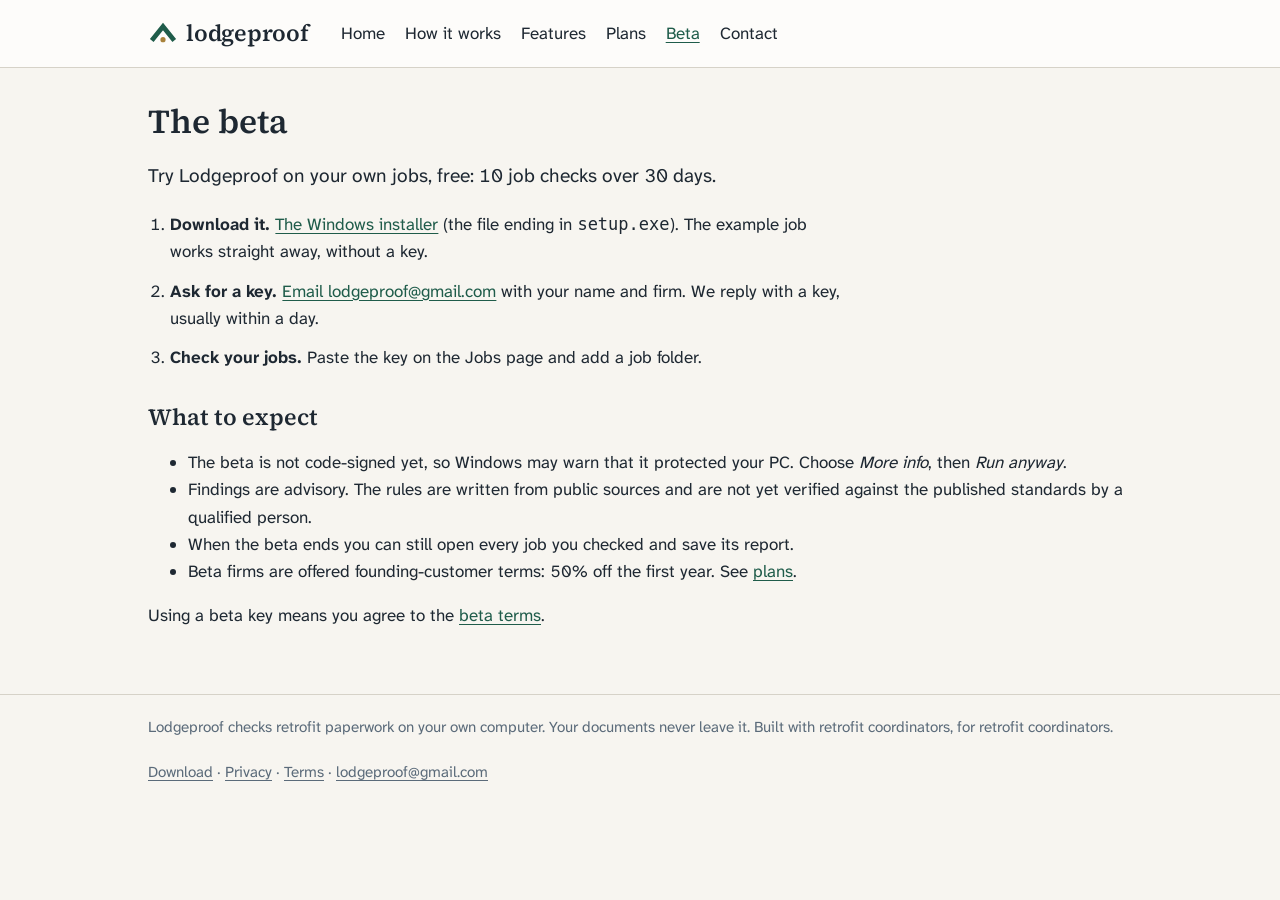
==== docs/beta.html @ 2fdab35b "Website on GitHub Pages (docs/)" ====
<!doctype html>
<html lang="en-GB">
<head>
  <meta charset="utf-8">
  <meta name="viewport" content="width=device-width, initial-scale=1">
  <title>The Lodgeproof beta</title>
  <meta name="description" content="Try Lodgeproof free: 10 job checks over 30 days, on Windows.">
  <link rel="icon" href="favicon.svg" type="image/svg+xml">
  <link rel="stylesheet" href="style.css">
</head>
<body>
  <a class="skip" href="#main">Skip to the page</a>
  <header>
    <div class="bar">
      <a class="name" href="index.html" aria-label="lodgeproof home"><svg class="mark" viewBox="0 0 64 64" width="30" height="30" aria-hidden="true"><path d="M8 46 L32 16 L56 46" fill="none" stroke-width="10" stroke-linejoin="miter" stroke-miterlimit="10"/><circle cx="32" cy="44" r="5.5"/></svg><span>lodgeproof</span></a>
      <nav aria-label="Site">
        <ul>
          <li><a href="index.html">Home</a></li>
          <li><a href="how-it-works.html">How it works</a></li>
          <li><a href="features.html">Features</a></li>
          <li><a href="pricing.html">Plans</a></li>
          <li><a href="beta.html" aria-current="page">Beta</a></li>
          <li><a href="contact.html">Contact</a></li>
        </ul>
      </nav>
    </div>
  </header>
  <main id="main">
    <h1>The beta</h1>
    <p class="lead">Try Lodgeproof on your own jobs, free: 10 job checks over 30 days.</p>
    <ol class="steps">
      <li><strong>Download it.</strong> <a href="https://github.com/fw9c/lodgeproof-download/releases/latest">The Windows installer</a> (the file ending in
      <code>setup.exe</code>). The example job works straight away, without a key.</li>
      <li><strong>Ask for a key.</strong> <a href="mailto:lodgeproof@gmail.com?subject=Lodgeproof%20beta%20key">Email
      lodgeproof@gmail.com</a> with your name and firm. We reply with a key, usually within a day.</li>
      <li><strong>Check your jobs.</strong> Paste the key on the Jobs page and add a job folder.</li>
    </ol>

    <h2>What to expect</h2>
    <ul>
      <li>The beta is not code-signed yet, so Windows may warn that it protected your PC. Choose
      <em>More info</em>, then <em>Run anyway</em>.</li>
      <li>Findings are advisory. The rules are written from public sources and are not yet verified
      against the published standards by a qualified person.</li>
      <li>When the beta ends you can still open every job you checked and save its report.</li>
      <li>Beta firms are offered founding-customer terms: 50% off the first year. See
      <a href="pricing.html">plans</a>.</li>
    </ul>
    <p>Using a beta key means you agree to the <a href="terms.html#beta">beta terms</a>.</p>

  </main>
  <footer>
    <p>Lodgeproof checks retrofit paperwork on your own computer. Your documents never leave it.
    Built with retrofit coordinators, for retrofit coordinators.</p>
    <p><a href="download.html">Download</a> &middot; <a href="privacy.html">Privacy</a> &middot;
    <a href="terms.html">Terms</a> &middot; <a href="mailto:lodgeproof@gmail.com">lodgeproof@gmail.com</a></p>
  </footer>
</body>
</html>
---- docs/style.css ----
/* The Lodgeproof website: the look of blueprint 14.6. Paper, ink and Lodge
   green; a sturdy serif for headings, a legible sans for reading. Fonts are
   in this folder (SIL Open Font License 1.1, licences beside them): nothing
   is fetched from anywhere else. */

@font-face {
  font-family: "Atkinson Hyperlegible Next";
  src: url("fonts/atkinson-hyperlegible-next-latin-400-normal.woff2") format("woff2");
  font-weight: 400;
  font-display: swap;
}
@font-face {
  font-family: "Atkinson Hyperlegible Next";
  src: url("fonts/atkinson-hyperlegible-next-latin-700-normal.woff2") format("woff2");
  font-weight: 700;
  font-display: swap;
}
@font-face {
  font-family: "Source Serif 4";
  src: url("fonts/source-serif-4-latin-600-normal.woff2") format("woff2");
  font-weight: 600;
  font-display: swap;
}

:root {
  --paper: #f7f5f0;
  --panel: #fdfcfa;
  --ink: #1e2832;
  --slate: #5b6b7a;
  --line: #d6d2c8;
  --brand: #1f5c4a;
  --brand-deep: #174537;
  --on-brand: #ffffff;
  --seal: #8a6a2c;
  --logo: #1f5c4a;
  --logo-dot: #a8823a;
  --wordmark: #1e2832;
  color-scheme: light;
}

@media (prefers-color-scheme: dark) {
  :root {
    --paper: #141b22;
    --panel: #1b242d;
    --ink: #ece8df;
    --slate: #a9b4bf;
    --line: #3a4652;
    --brand: #5fb89c;
    --brand-deep: #7fcbb2;
    --on-brand: #10201b;
    --seal: #d9b36a;
    --logo: #f7f5f0;
    --logo-dot: #c9a35a;
    --wordmark: #f7f5f0;
    color-scheme: dark;
  }
}

* {
  box-sizing: border-box;
}

body {
  margin: 0;
  background: var(--paper);
  color: var(--ink);
  font: 17px/1.6 "Atkinson Hyperlegible Next", system-ui, sans-serif;
  font-variant-numeric: tabular-nums;
}

h1,
h2,
h3 {
  font-family: "Source Serif 4", Georgia, serif;
  font-weight: 600;
  line-height: 1.25;
}

h1 {
  font-size: 2.1rem;
  margin: 0 0 0.75rem;
}

h2 {
  font-size: 1.45rem;
  margin: 2rem 0 0.5rem;
}

a {
  color: var(--brand);
  text-underline-offset: 3px;
}

a:focus-visible,
.button:focus-visible {
  outline: 3px solid var(--seal);
  outline-offset: 2px;
}

.skip {
  position: absolute;
  left: -999px;
}

.skip:focus {
  left: 1rem;
  top: 1rem;
  background: var(--panel);
  padding: 0.5rem 1rem;
}

header {
  border-bottom: 1px solid var(--line);
  background: var(--panel);
}

.bar {
  max-width: 64rem;
  margin: 0 auto;
  padding: 0.75rem 1.25rem;
  display: flex;
  flex-wrap: wrap;
  align-items: center;
  gap: 1rem 2rem;
}

.name {
  display: inline-flex;
  align-items: center;
  gap: 0.5rem;
  font-family: "Source Serif 4", Georgia, serif;
  font-weight: 600;
  font-size: 1.45rem;
  color: var(--wordmark);
  text-decoration: none;
  letter-spacing: -0.01em;
}

.mark path {
  stroke: var(--logo);
}

.mark circle {
  fill: var(--logo-dot);
}

nav ul {
  list-style: none;
  display: flex;
  flex-wrap: wrap;
  gap: 0.25rem 1.25rem;
  margin: 0;
  padding: 0;
}

nav a {
  display: inline-block;
  padding: 0.5rem 0;
  min-height: 40px;
  color: var(--ink);
  text-decoration: none;
}

nav a:hover,
nav a[aria-current="page"] {
  text-decoration: underline;
  color: var(--brand);
}

main {
  max-width: 64rem;
  margin: 0 auto;
  padding: 2rem 1.25rem 3rem;
}

.lead {
  font-size: 1.2rem;
  max-width: 40rem;
}

.quiet {
  color: var(--slate);
}

.split {
  display: grid;
  grid-template-columns: 1fr;
  gap: 2rem;
  align-items: center;
}

@media (min-width: 52rem) {
  .split {
    grid-template-columns: 3fr 2fr;
  }
}

.drawing {
  width: 100%;
  height: auto;
  color: var(--ink);
}

.drawing .green {
  stroke: var(--brand);
}

.button {
  display: inline-block;
  min-height: 44px;
  padding: 0.6rem 1.2rem;
  border: 1px solid var(--brand);
  border-radius: 5px;
  background: var(--brand);
  color: var(--on-brand);
  font-weight: 700;
  text-decoration: none;
}

.button:hover {
  background: var(--brand-deep);
  border-color: var(--brand-deep);
}

.button.plain {
  background: var(--panel);
  color: var(--ink);
  border-color: var(--slate);
}

.cards {
  display: grid;
  grid-template-columns: 1fr;
  gap: 1rem;
  padding: 0;
  list-style: none;
}

@media (min-width: 44rem) {
  .cards {
    grid-template-columns: repeat(2, 1fr);
  }
}

@media (min-width: 60rem) {
  .cards.three {
    grid-template-columns: repeat(3, 1fr);
  }

  .cards.four {
    grid-template-columns: repeat(4, 1fr);
  }
}

.price {
  font-size: 1.6rem;
  font-weight: 700;
  margin: 0.25rem 0 0;
}

.price span {
  font-size: 1rem;
  font-weight: 400;
  color: var(--slate);
}

.price + .quiet {
  margin-top: 0;
}

.card {
  border: 1px solid var(--line);
  border-radius: 5px;
  background: var(--panel);
  padding: 1rem 1.25rem;
}

.card h2,
.card h3 {
  margin-top: 0;
}

ol.steps {
  padding-left: 1.4rem;
  max-width: 44rem;
}

ol.steps li {
  margin-bottom: 0.75rem;
}

table {
  border-collapse: collapse;
  width: 100%;
  max-width: 44rem;
}

th,
td {
  text-align: left;
  padding: 0.5rem 0.75rem 0.5rem 0;
  border-bottom: 1px solid var(--line);
  vertical-align: top;
}

footer {
  border-top: 1px solid var(--line);
  color: var(--slate);
}

footer p {
  max-width: 64rem;
  margin: 0 auto;
  padding: 1.25rem 1.25rem 0;
  font-size: 0.95rem;
}

footer p:last-child {
  padding-bottom: 1.25rem;
}

footer a {
  color: inherit;
}

table {
  display: block;
  overflow-x: auto;
}
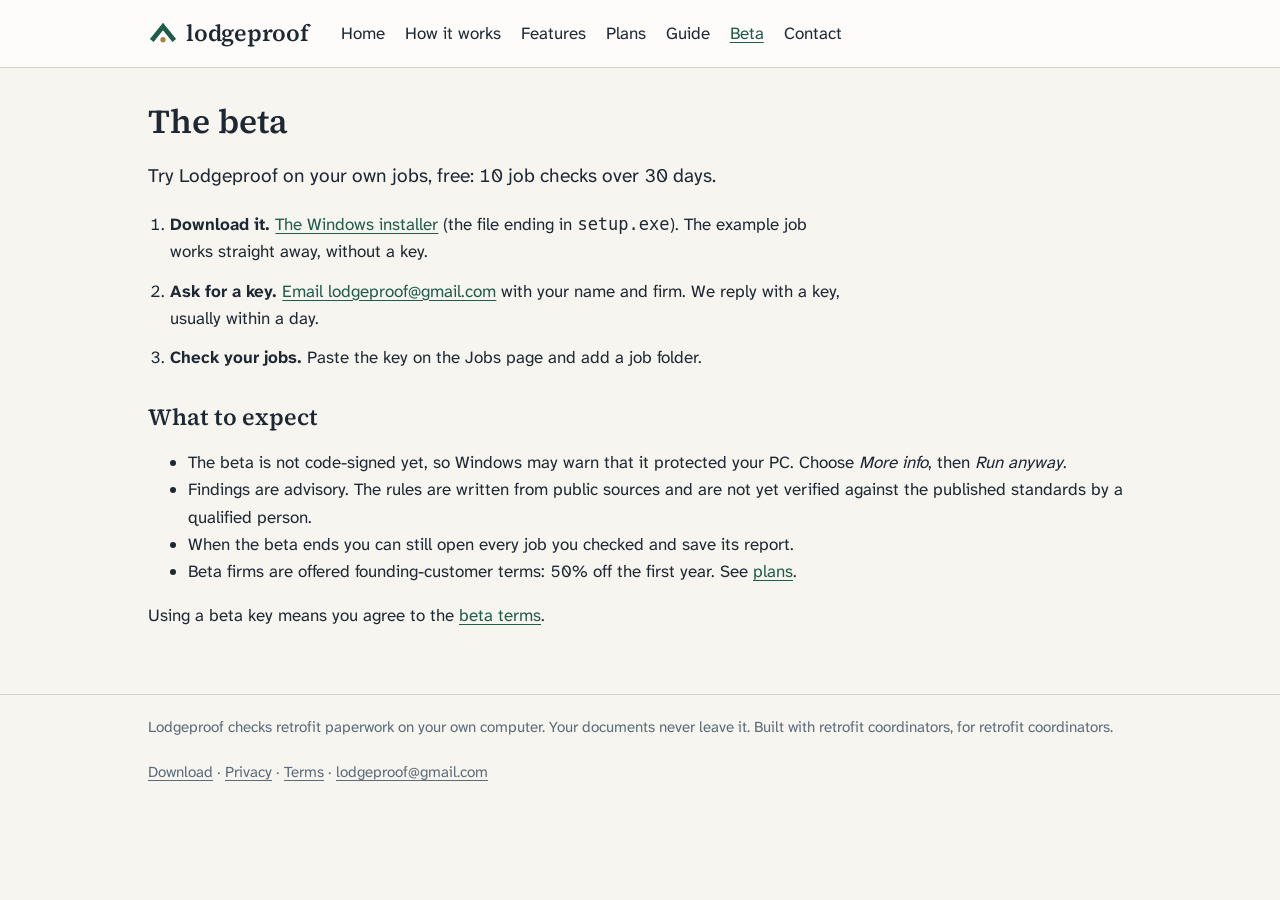
==== commit 60ca9df0: "Website: the user guide (Guide page, with pictures)" ====
--- a/docs/beta.html
+++ b/docs/beta.html
@@ -19,6 +19,7 @@
           <li><a href="how-it-works.html">How it works</a></li>
           <li><a href="features.html">Features</a></li>
           <li><a href="pricing.html">Plans</a></li>
+          <li><a href="guide.html">Guide</a></li>
           <li><a href="beta.html" aria-current="page">Beta</a></li>
           <li><a href="contact.html">Contact</a></li>
         </ul>
@@ -29,7 +30,7 @@
     <h1>The beta</h1>
     <p class="lead">Try Lodgeproof on your own jobs, free: 10 job checks over 30 days.</p>
     <ol class="steps">
-      <li><strong>Download it.</strong> <a href="https://github.com/fw9c/lodgeproof-download/releases/latest">The Windows installer</a> (the file ending in
+      <li><strong>Download it.</strong> <a href="https://github.com/fw9c/lodgeproof-download/releases/tag/v0.4.0-beta">The Windows installer</a> (the file ending in
       <code>setup.exe</code>). The example job works straight away, without a key.</li>
       <li><strong>Ask for a key.</strong> <a href="mailto:lodgeproof@gmail.com?subject=Lodgeproof%20beta%20key">Email
       lodgeproof@gmail.com</a> with your name and firm. We reply with a key, usually within a day.</li>
--- a/docs/style.css
+++ b/docs/style.css
@@ -327,3 +327,22 @@
   display: block;
   overflow-x: auto;
 }
+
+/* The user guide's pictures (guide.html). */
+figure {
+  margin: 1.25rem 0 1.75rem;
+}
+
+figure img {
+  display: block;
+  width: 100%;
+  height: auto;
+  border: 1px solid var(--line);
+  border-radius: 6px;
+}
+
+figcaption {
+  margin-top: 0.4rem;
+  color: var(--slate);
+  font-size: 0.95rem;
+}
